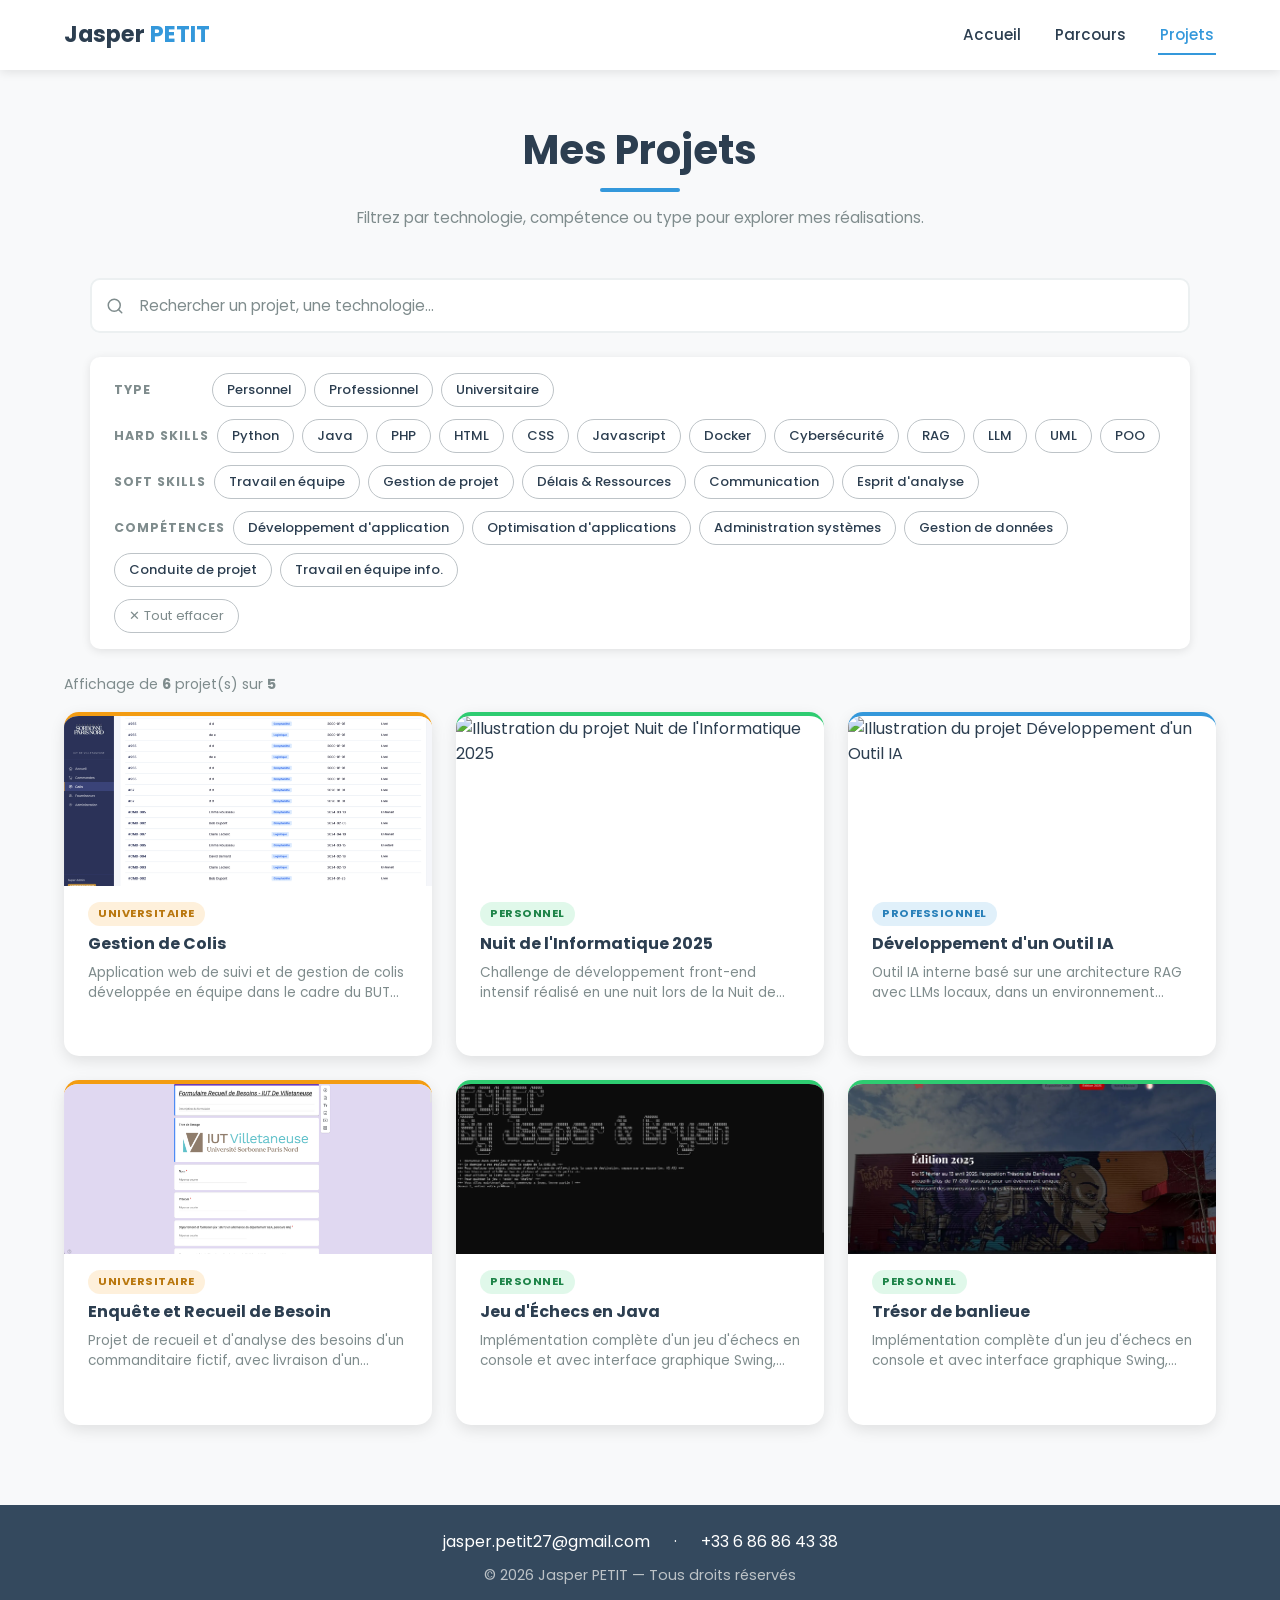
==== projets.html @ 084860f5 "Add files via upload" ====
<!DOCTYPE html>
<html lang="fr">
<head>
  <meta charset="UTF-8" />
  <meta name="viewport" content="width=device-width, initial-scale=1.0" />
  <title>Jasper PETIT — Projets</title>
  <meta name="description" content="Projets personnels, professionnels et universitaires de Jasper PETIT." />
  <link rel="stylesheet" href="style.css" />
</head>
<body>

  <!-- =====================================================================
       NAVBAR
  ====================================================================== -->
  <nav class="navbar" id="navbar" role="navigation" aria-label="Navigation principale">
    <div class="nav-container">
      <div class="nav-logo">
        <h2>Jasper <span>PETIT</span></h2>
      </div>

      <ul class="nav-menu" role="list">
        <li><a href="index.html" class="nav-link">Accueil</a></li>
        <li><a href="parcours.html" class="nav-link">Parcours</a></li>
        <li><a href="projets.html" class="nav-link active" aria-current="page">Projets</a></li>
      </ul>

      <button class="hamburger" id="hamburger" aria-label="Ouvrir le menu" aria-expanded="false" aria-controls="mobileMenu">
        <span class="bar"></span>
        <span class="bar"></span>
        <span class="bar"></span>
      </button>
    </div>

    <div class="nav-menu-mobile" id="mobileMenu" role="menu">
      <a href="index.html" role="menuitem">Accueil</a>
      <a href="parcours.html" role="menuitem">Parcours</a>
      <a href="projets.html" class="active" role="menuitem">Projets</a>
    </div>
  </nav>

  <main>
    <section class="projects-section">
      <div class="container">
        <h1 class="section-title">Mes Projets</h1>
        <p style="text-align: center; color: var(--text-secondary); margin-top: -1.5rem; margin-bottom: var(--space-lg); font-size: 0.95rem;">
          Filtrez par technologie, compétence ou type pour explorer mes réalisations.
        </p>

        <!-- Contrôles : recherche + filtres -->
        <div class="projects-controls" role="search">

          <div class="search-wrapper">
            <svg width="18" height="18" viewBox="0 0 24 24" fill="none" stroke="currentColor" stroke-width="2" stroke-linecap="round" stroke-linejoin="round" aria-hidden="true">
              <circle cx="11" cy="11" r="8"/>
              <path d="m21 21-4.35-4.35"/>
            </svg>
            <input
              type="search"
              id="searchInput"
              class="search-input"
              placeholder="Rechercher un projet, une technologie…"
              aria-label="Rechercher un projet"
              autocomplete="off"
            />
          </div>

          <div class="filters-section" role="group" aria-label="Filtres des projets">

            <div class="filters-group">
              <span class="filters-label">Type</span>
              <button class="filter-btn" data-filter-group="type" data-filter-value="Personnel">Personnel</button>
              <button class="filter-btn" data-filter-group="type" data-filter-value="Professionnel">Professionnel</button>
              <button class="filter-btn" data-filter-group="type" data-filter-value="Universitaire">Universitaire</button>
            </div>

            <div class="filters-group">
              <span class="filters-label">Hard Skills</span>
              <button class="filter-btn" data-filter-group="hard" data-filter-value="Python">Python</button>
              <button class="filter-btn" data-filter-group="hard" data-filter-value="Java">Java</button>
              <button class="filter-btn" data-filter-group="hard" data-filter-value="PHP">PHP</button>
              <button class="filter-btn" data-filter-group="hard" data-filter-value="HTML">HTML</button>
              <button class="filter-btn" data-filter-group="hard" data-filter-value="CSS">CSS</button>
              <button class="filter-btn" data-filter-group="hard" data-filter-value="Javascript">Javascript</button>
              <button class="filter-btn" data-filter-group="hard" data-filter-value="Docker">Docker</button>
              <button class="filter-btn" data-filter-group="hard" data-filter-value="Cybersécurité">Cybersécurité</button>
              <button class="filter-btn" data-filter-group="hard" data-filter-value="RAG">RAG</button>
              <button class="filter-btn" data-filter-group="hard" data-filter-value="LLM">LLM</button>
              <button class="filter-btn" data-filter-group="hard" data-filter-value="UML">UML</button>
              <button class="filter-btn" data-filter-group="hard" data-filter-value="POO">POO</button>
            </div>

            <div class="filters-group">
              <span class="filters-label">Soft Skills</span>
              <button class="filter-btn" data-filter-group="soft" data-filter-value="Travail en équipe">Travail en équipe</button>
              <button class="filter-btn" data-filter-group="soft" data-filter-value="Gestion de projet">Gestion de projet</button>
              <button class="filter-btn" data-filter-group="soft" data-filter-value="Gestion des délais et des ressources">Délais &amp; Ressources</button>
              <button class="filter-btn" data-filter-group="soft" data-filter-value="Communication">Communication</button>
              <button class="filter-btn" data-filter-group="soft" data-filter-value="Esprit d'analyse">Esprit d'analyse</button>
            </div>

            <!--
              Compétences du référentiel BUT Informatique. Le filtre conserve
              la valeur officielle complète (data-filter-value) tout en
              affichant un libellé court sur le bouton pour la lisibilité.
            -->
            <div class="filters-group">
              <span class="filters-label">Compétences</span>
              <button class="filter-btn" data-filter-group="comp"
                      data-filter-value="Réaliser un développement d'application"
                      title="Réaliser un développement d'application">Développement d'application</button>
              <button class="filter-btn" data-filter-group="comp"
                      data-filter-value="Optimiser des applications informatiques"
                      title="Optimiser des applications informatiques">Optimisation d'applications</button>
              <button class="filter-btn" data-filter-group="comp"
                      data-filter-value="Administrer des systèmes informatiques communicants"
                      title="Administrer des systèmes informatiques communicants">Administration systèmes</button>
              <button class="filter-btn" data-filter-group="comp"
                      data-filter-value="Gérer des données de l'information"
                      title="Gérer des données de l'information">Gestion de données</button>
              <button class="filter-btn" data-filter-group="comp"
                      data-filter-value="Conduire un projet"
                      title="Conduire un projet">Conduite de projet</button>
              <button class="filter-btn" data-filter-group="comp"
                      data-filter-value="Travailler dans une équipe informatique"
                      title="Travailler dans une équipe informatique">Travail en équipe info.</button>
            </div>

            <div class="filters-group">
              <button class="reset-btn" id="resetFilters" aria-label="Réinitialiser tous les filtres">✕ Tout effacer</button>
            </div>

          </div>
        </div>

        <p class="results-count" id="resultsCount" aria-live="polite">
          Affichage de <strong id="countVisible">5</strong> projet(s) sur <strong>5</strong>
        </p>

        <div class="projects-grid" id="projectsGrid" role="list" aria-label="Liste des projets">
          <!-- Les cartes sont injectées dynamiquement par script.js -->
        </div>

        <div class="no-results" id="noResults" role="status" aria-live="polite">
          <p>Aucun projet ne correspond à votre recherche.</p>
          <p style="margin-top: 8px; font-size: 0.85rem;">Essayez de modifier les filtres ou la recherche.</p>
        </div>

      </div>
    </section>
  </main>

  <footer class="footer" role="contentinfo">
    <div class="container">
      <div class="footer-links">
        <a href="mailto:jasper.petit27@gmail.com">jasper.petit27@gmail.com</a>
        <span aria-hidden="true">·</span>
        <a href="tel:+33686864338">+33 6 86 86 43 38</a>
      </div>
      <p>© 2026 Jasper PETIT — Tous droits réservés</p>
    </div>
  </footer>

  <!-- Modale projet -->
  <div class="modal-overlay" id="modalOverlay" role="dialog" aria-modal="true" aria-labelledby="modalTitle" aria-hidden="true">
    <div class="modal" id="modal">
      <button class="modal-close" id="modalClose" aria-label="Fermer la modale">✕</button>

      <div class="modal-header">
        <div class="modal-header-left">
          <span class="modal-type-badge" id="modalTypeBadge"></span>
          <h2 class="modal-title" id="modalTitle"></h2>
        </div>
      </div>

      <div class="modal-body" id="modalBody">
        <img class="modal-img" id="modalImg" src="" alt="" />

        <div>
          <p class="modal-section-title">Description</p>
          <p class="modal-description" id="modalDesc"></p>
        </div>

        <div>
          <p class="modal-section-title">Technique — Hard Skills</p>
          <div class="tag-list" id="modalHardTags"></div>
        </div>

        <div>
          <p class="modal-section-title">Soft Skills</p>
          <div class="tag-list" id="modalSoftTags"></div>
        </div>
      </div>
    </div>
  </div>

  <script src="script.js"></script>
</body>
</html>
---- style.css ----
/* ==========================================================================
   PORTFOLIO JASPER PETIT - style.css
   Design System repris du portfolio précédent :
   - Thème clair (fond blanc / #f8f9fa)
   - Hero en dégradé violet/bleu (#667eea → #764ba2)
   - Accents : bleu #3498db, vert #2ecc71, orange #f39c12
   - Texte foncé #2c3e50
   - Navbar qui se transforme en pilule centrée au scroll
   - Compétences avec tooltip de progression au survol
   ========================================================================== */

@import url('https://fonts.googleapis.com/css2?family=Poppins:wght@300;400;500;600;700;800&display=swap');

/* --------------------------------------------------------------------------
   1. VARIABLES (Design Tokens)
   -------------------------------------------------------------------------- */
:root {
  /* Couleurs principales */
  --bg-primary:      #ffffff;
  --bg-section:      #f8f9fa;
  --bg-card:         #ffffff;
  --bg-dark:         #34495e;

  /* Accents */
  --accent-blue:     #3498db;
  --accent-blue-dark:#2980b9;
  --accent-green:    #2ecc71;
  --accent-green-dark:#27ae60;
  --highlight:       #f39c12;
  --tooltip-bg:      rgba(44, 62, 80, 0.95);

  /* Texte */
  --text-primary:    #2c3e50;
  --text-secondary:  #7f8c8d;
  --text-light:      #ffffff;
  --text-muted:      #bdc3c7;

  /* Bordures */
  --border-light:    #ecf0f1;
  --border-medium:   #bdc3c7;

  /* Dégradés */
  --gradient-hero:   linear-gradient(135deg, #667eea 0%, #764ba2 100%);
  --gradient-bar:    linear-gradient(90deg, #3498db, #2ecc71);

  /* Couleurs projets */
  --color-perso:     #2ecc71;   /* Vert — Personnel */
  --color-pro:       #3498db;   /* Bleu — Professionnel */
  --color-uni:       #f39c12;   /* Orange — Universitaire */

  /* Typographie */
  --font:            'Poppins', "Segoe UI", Tahoma, Geneva, sans-serif;

  /* Espacements */
  --space-xs:   0.5rem;
  --space-sm:   1rem;
  --space-md:   1.5rem;
  --space-lg:   3rem;
  --space-xl:   5rem;

  /* Rayons */
  --radius-sm:  10px;
  --radius-md:  15px;
  --radius-lg:  25px;
  --radius-pill: 50px;

  /* Transitions */
  --transition: 0.3s ease;
  --transition-nav: 0.8s cubic-bezier(0.25, 0.46, 0.45, 0.94);

  /* Ombres */
  --shadow-sm:  0 2px 10px rgba(0, 0, 0, 0.1);
  --shadow-md:  0 5px 15px rgba(0, 0, 0, 0.1);
  --shadow-lg:  0 10px 30px rgba(0, 0, 0, 0.15);
  --shadow-card:0 5px 15px rgba(0, 0, 0, 0.1);

  /* Navbar */
  --navbar-h:   70px;
}

/* --------------------------------------------------------------------------
   2. RESET & BASE
   -------------------------------------------------------------------------- */
*, *::before, *::after {
  box-sizing: border-box;
  margin: 0;
  padding: 0;
}

html {
  scroll-behavior: smooth;
  font-size: 16px;
}

body {
  font-family: var(--font);
  background: var(--bg-primary);
  color: var(--text-primary);
  line-height: 1.6;
  min-height: 100vh;
  -webkit-font-smoothing: antialiased;
  overflow-x: hidden;
}

img {
  max-width: 100%;
  display: block;
}

a {
  color: var(--accent-blue);
  text-decoration: none;
  transition: color var(--transition);
}

a:hover {
  color: var(--accent-blue-dark);
}

ul {
  list-style: none;
}

.container {
  width: 100%;
  max-width: 1200px;
  margin: 0 auto;
  padding: 0 var(--space-md);
}

/* Sections */
section {
  padding: var(--space-xl) 0;
}

.section-title {
  text-align: center;
  font-size: clamp(1.8rem, 4vw, 2.5rem);
  margin-bottom: var(--space-lg);
  color: var(--text-primary);
  font-weight: 700;
  position: relative;
}

.section-title::after {
  content: '';
  position: absolute;
  bottom: -10px;
  left: 50%;
  transform: translateX(-50%);
  width: 80px;
  height: 4px;
  background: var(--accent-blue);
  border-radius: 2px;
}

/* --------------------------------------------------------------------------
   3. NAVBAR — Pleine largeur au départ, devient une pilule au scroll
   -------------------------------------------------------------------------- */
.navbar {
  position: fixed;
  top: 0;
  left: 50%;
  transform: translateX(-50%);
  width: 100%;
  height: var(--navbar-h);
  background: #fff;
  box-shadow: var(--shadow-sm);
  z-index: 1000;
  border-radius: 0;
  transition: all var(--transition-nav);
}

.nav-container {
  max-width: 1200px;
  margin: 0 auto;
  padding: 0 var(--space-md);
  display: flex;
  justify-content: space-between;
  align-items: center;
  height: var(--navbar-h);
  transition: all var(--transition-nav);
}

.nav-logo h2 {
  color: var(--text-primary);
  font-weight: 700;
  font-size: 1.4rem;
  transition: all var(--transition-nav);
}

.nav-logo h2 span {
  color: var(--accent-blue);
}

.nav-menu {
  display: flex;
  gap: 30px;
  align-items: center;
  transition: all var(--transition-nav);
}

.nav-link {
  color: var(--text-primary);
  font-weight: 500;
  font-size: 0.95rem;
  padding: 6px 2px;
  position: relative;
  transition: all var(--transition-nav);
}

.nav-link::after {
  content: '';
  position: absolute;
  bottom: -4px;
  left: 0;
  width: 0;
  height: 2px;
  background: var(--accent-blue);
  transition: width 0.3s ease;
}

.nav-link:hover,
.nav-link.active {
  color: var(--accent-blue);
}

.nav-link:hover::after,
.nav-link.active::after {
  width: 100%;
}

/* --- État "scrolled" : pilule centrée avec dégradé --- */
.navbar.scrolled {
  background: var(--gradient-hero);
  backdrop-filter: blur(20px);
  -webkit-backdrop-filter: blur(20px);
  border-radius: var(--radius-lg);
  width: 580px;
  max-width: calc(100% - 30px);
  height: 50px;
  top: 12px;
  box-shadow: 0 8px 32px rgba(102, 126, 234, 0.4),
              0 2px 8px rgba(102, 126, 234, 0.2),
              inset 0 1px 0 rgba(255, 255, 255, 0.2);
  border: 1px solid rgba(255, 255, 255, 0.1);
}

.navbar.scrolled .nav-container {
  padding: 0 22px;
  height: 50px;
}

.navbar.scrolled .nav-logo h2 {
  color: #fff;
  font-size: 1.1rem;
  font-weight: 600;
}

.navbar.scrolled .nav-logo h2 span {
  color: var(--highlight);
}

.navbar.scrolled .nav-menu {
  gap: 22px;
}

.navbar.scrolled .nav-link {
  color: #fff;
  font-size: 0.88rem;
}

.navbar.scrolled .nav-link:hover,
.navbar.scrolled .nav-link.active {
  color: var(--highlight);
}

.navbar.scrolled .nav-link::after {
  background: var(--highlight);
}

.navbar.scrolled .bar {
  background: #fff;
}

/* Hamburger (mobile) */
.hamburger {
  display: none;
  flex-direction: column;
  gap: 5px;
  cursor: pointer;
  padding: 5px;
  border: none;
  background: transparent;
}

.bar {
  display: block;
  width: 25px;
  height: 3px;
  background: var(--text-primary);
  border-radius: 2px;
  transition: all var(--transition);
}

.hamburger.open .bar:nth-child(1) {
  transform: translateY(8px) rotate(45deg);
}
.hamburger.open .bar:nth-child(2) {
  opacity: 0;
}
.hamburger.open .bar:nth-child(3) {
  transform: translateY(-8px) rotate(-45deg);
}

/* Menu mobile */
.nav-menu-mobile {
  display: none;
  position: fixed;
  top: var(--navbar-h);
  left: 0;
  width: 100%;
  background: #fff;
  flex-direction: column;
  padding: var(--space-sm) 0;
  box-shadow: var(--shadow-md);
  z-index: 999;
}

.nav-menu-mobile.open {
  display: flex;
}

.nav-menu-mobile a {
  padding: 14px var(--space-md);
  color: var(--text-primary);
  font-weight: 500;
  border-left: 3px solid transparent;
  transition: all var(--transition);
}

.nav-menu-mobile a:hover,
.nav-menu-mobile a.active {
  color: var(--accent-blue);
  border-left-color: var(--accent-blue);
  background: var(--bg-section);
}

/* --------------------------------------------------------------------------
   4. HERO — Plein écran avec dégradé + effet particules en arrière-plan
   -------------------------------------------------------------------------- */
.hero {
  background: var(--gradient-hero);
  color: #fff;
  min-height: 100vh;
  display: flex;
  align-items: center;
  padding: 120px 0 60px;
  position: relative;
  overflow: hidden;
}

/*
 * Canvas des particules — couche absolue derrière le contenu.
 * Le canvas est injecté par script.js (initParticles).
 */
.particles-canvas {
  position: absolute;
  top: 0;
  left: 0;
  width: 100%;
  height: 100%;
  pointer-events: none;
  z-index: 0;
}

/* On force le contenu du hero à passer au-dessus du canvas */
.hero > .container {
  position: relative;
  z-index: 1;
}

.hero-content {
  display: grid;
  grid-template-columns: 1.2fr 0.8fr;
  gap: var(--space-lg);
  align-items: center;
  width: 100%;
}

.hero-text h1 {
  font-size: clamp(2rem, 5vw, 3.5rem);
  font-weight: 800;
  line-height: 1.15;
  margin-bottom: var(--space-sm);
}

.hero-text h2 {
  font-size: clamp(1.1rem, 2.5vw, 1.5rem);
  font-weight: 500;
  margin-bottom: var(--space-sm);
  color: #ecf0f1;
}

.hero-text p {
  font-size: clamp(0.95rem, 1.5vw, 1.1rem);
  line-height: 1.7;
  margin-bottom: var(--space-md);
  max-width: 540px;
  opacity: 0.95;
}

.highlight {
  color: var(--highlight);
}

.hero-buttons {
  display: flex;
  gap: var(--space-sm);
  flex-wrap: wrap;
}

.btn {
  padding: 12px 28px;
  border-radius: var(--radius-pill);
  font-weight: 600;
  font-size: 0.95rem;
  font-family: var(--font);
  cursor: pointer;
  border: none;
  display: inline-flex;
  align-items: center;
  gap: 8px;
  transition: all var(--transition);
}

.btn-primary {
  background: var(--accent-blue);
  color: #fff;
}

.btn-primary:hover {
  background: var(--accent-blue-dark);
  color: #fff;
  transform: translateY(-2px);
  box-shadow: 0 10px 20px rgba(52, 152, 219, 0.3);
}

.btn-secondary {
  background: transparent;
  color: #fff;
  border: 2px solid #fff;
}

.btn-secondary:hover {
  background: #fff;
  color: var(--text-primary);
  transform: translateY(-2px);
}

.hero-image {
  display: flex;
  justify-content: center;
}

.profile-photo {
  width: clamp(220px, 28vw, 320px);
  height: clamp(220px, 28vw, 320px);
  border-radius: 50%;
  object-fit: cover;
  border: 5px solid rgba(255, 255, 255, 0.3);
  box-shadow: 0 20px 40px rgba(0, 0, 0, 0.25);
  transition: transform 0.4s ease;
}

.profile-photo:hover {
  transform: scale(1.05);
}

/* --------------------------------------------------------------------------
   5. SECTIONS GÉNÉRALES — Profil, cartes
   -------------------------------------------------------------------------- */
.profile {
  background: var(--bg-section);
}

.profile-content {
  max-width: 1000px;
  margin: 0 auto;
}

.info-card {
  background: var(--bg-card);
  padding: var(--space-md);
  margin-bottom: var(--space-md);
  border-radius: var(--radius-md);
  box-shadow: var(--shadow-card);
  transition: transform var(--transition);
}

.info-card:hover {
  transform: translateY(-5px);
}

.info-card h3 {
  color: var(--text-primary);
  margin-bottom: var(--space-sm);
  font-size: 1.3rem;
  font-weight: 700;
  border-bottom: 2px solid var(--accent-blue);
  padding-bottom: 10px;
}

.info-item {
  display: flex;
  align-items: center;
  margin-bottom: 12px;
  gap: 12px;
  color: var(--text-primary);
}

.info-item svg {
  color: var(--accent-blue);
  flex-shrink: 0;
}

.info-item a {
  color: var(--text-primary);
}

.info-item a:hover {
  color: var(--accent-blue);
}

.info-item strong {
  margin-right: 6px;
}

/* Formation */
.education-item {
  margin-bottom: var(--space-md);
  padding-bottom: var(--space-sm);
  border-bottom: 1px solid var(--border-light);
}

.education-item:last-child {
  border-bottom: none;
  margin-bottom: 0;
  padding-bottom: 0;
}

.education-item h4 {
  color: var(--text-primary);
  margin-bottom: 5px;
  font-weight: 600;
}

.education-item .edu-meta {
  color: var(--text-secondary);
  font-size: 0.9rem;
  margin-bottom: 10px;
}

.education-item ul {
  margin-left: 20px;
  list-style: disc;
}

.education-item li {
  margin-bottom: 4px;
  color: var(--text-secondary);
  font-size: 0.92rem;
}

.diploma-rank {
  display: inline-block;
  margin-top: 6px;
  font-size: 0.82rem;
  font-weight: 600;
  color: #d68910;
  background: rgba(243, 156, 18, 0.12);
  padding: 4px 12px;
  border-radius: 999px;
}

/* --------------------------------------------------------------------------
   6. COMPÉTENCES — Tags bleus avec tooltip de progression au hover
   -------------------------------------------------------------------------- */
.skills-grid {
  display: grid;
  grid-template-columns: repeat(auto-fit, minmax(260px, 1fr));
  gap: var(--space-md);
  margin-top: var(--space-sm);
}

.skill-category h4 {
  color: var(--text-primary);
  margin-bottom: var(--space-sm);
  font-size: 1.05rem;
  font-weight: 600;
}

.skill-tags {
  display: flex;
  flex-wrap: wrap;
  gap: 10px;
}

/* Tag de compétence */
.skill-tag {
  background: var(--accent-blue);
  color: #fff;
  padding: 6px 16px;
  border-radius: 20px;
  font-size: 0.88rem;
  font-weight: 500;
  position: relative;
  cursor: pointer;
  transition: all var(--transition);
}

.skill-tag:hover {
  background: var(--accent-blue-dark);
  transform: scale(1.08);
}

/* Tooltip qui apparaît AU-DESSUS du tag */
.skill-progress {
  position: absolute;
  bottom: calc(100% + 12px);
  left: 50%;
  transform: translateX(-50%) translateY(8px);
  background: var(--tooltip-bg);
  color: #fff;
  padding: 14px 16px;
  border-radius: 12px;
  min-width: 200px;
  opacity: 0;
  visibility: hidden;
  transition: all var(--transition);
  z-index: 100;
  backdrop-filter: blur(10px);
  -webkit-backdrop-filter: blur(10px);
  box-shadow: 0 10px 30px rgba(0, 0, 0, 0.3);
  pointer-events: none;
}

/* Petit triangle qui pointe vers le tag */
.skill-progress::after {
  content: '';
  position: absolute;
  top: 100%;
  left: 50%;
  transform: translateX(-50%);
  border: 8px solid transparent;
  border-top-color: var(--tooltip-bg);
}

.skill-tag:hover .skill-progress {
  opacity: 1;
  visibility: visible;
  transform: translateX(-50%) translateY(0);
}

.progress-label {
  font-size: 0.9rem;
  font-weight: 600;
  margin-bottom: 8px;
  text-align: center;
}

.progress-bar-container {
  background: rgba(255, 255, 255, 0.18);
  height: 8px;
  border-radius: 4px;
  overflow: hidden;
  margin-bottom: 8px;
}

.progress-bar {
  height: 100%;
  background: var(--gradient-bar);
  border-radius: 4px;
  width: 0%;
  transition: width 0.8s ease;
}

/* Au hover, la barre se remplit jusqu'au pourcentage */
.skill-tag:hover .progress-bar {
  width: var(--pct);
}

.progress-percentage {
  text-align: center;
  font-size: 0.85rem;
  font-weight: 700;
  color: var(--highlight);
}

/* Soft skills, qualités, centres d'intérêts — tags simples sans tooltip */
.tag-list {
  display: flex;
  flex-wrap: wrap;
  gap: 10px;
}

.simple-tag {
  background: var(--accent-blue);
  color: #fff;
  padding: 6px 16px;
  border-radius: 20px;
  font-size: 0.88rem;
  font-weight: 500;
  transition: all var(--transition);
}

.simple-tag:hover {
  background: var(--accent-blue-dark);
  transform: scale(1.05);
}

/* Variante vert pour qualités */
.simple-tag.green {
  background: var(--accent-green);
}
.simple-tag.green:hover {
  background: var(--accent-green-dark);
}

/* Variante orange pour centres d'intérêts */
.simple-tag.orange {
  background: var(--highlight);
}
.simple-tag.orange:hover {
  background: #d68910;
}

/* --------------------------------------------------------------------------
   6bis. PROJETS PROFESSIONNELS — Carte d'objectifs de carrière
   -------------------------------------------------------------------------- */
.career-card {
  max-width: 880px;
  margin: 0 auto;
  background: #fff;
  padding: var(--space-md);
  border-radius: var(--radius-md);
  box-shadow: var(--shadow-card);
  display: flex;
  flex-direction: column;
  gap: var(--space-md);
}

/* Bandeau "À la recherche" — encadré coloré en haut de la carte */
.career-highlight {
  display: flex;
  align-items: center;
  gap: var(--space-sm);
  padding: var(--space-sm) var(--space-md);
  background: linear-gradient(135deg, rgba(102, 126, 234, 0.08), rgba(118, 75, 162, 0.08));
  border-left: 4px solid var(--accent-blue);
  border-radius: var(--radius-sm);
}

.career-icon {
  flex-shrink: 0;
  width: 48px;
  height: 48px;
  border-radius: 50%;
  background: var(--gradient-hero);
  color: #fff;
  display: flex;
  align-items: center;
  justify-content: center;
  box-shadow: 0 6px 16px rgba(102, 126, 234, 0.35);
}

.career-highlight-label {
  font-size: 0.72rem;
  font-weight: 700;
  letter-spacing: 1.5px;
  text-transform: uppercase;
  color: var(--accent-blue);
  margin-bottom: 4px;
}

.career-highlight-text {
  font-size: 0.95rem;
  color: var(--text-primary);
  line-height: 1.5;
  margin: 0;
}

.career-highlight-text strong {
  color: var(--accent-blue-dark);
}

/* Texte principal des ambitions */
.career-text {
  font-size: 1rem;
  color: var(--text-primary);
  line-height: 1.75;
  margin: 0;
}

.career-text strong {
  color: var(--accent-blue-dark);
  font-weight: 600;
}

/* Bouton d'appel à l'action en fin de carte */
.career-cta {
  align-self: flex-start;
  margin-top: var(--space-xs);
}

@media (max-width: 600px) {
  .career-highlight {
    flex-direction: column;
    text-align: center;
    padding: var(--space-sm);
  }
  .career-cta {
    align-self: stretch;
    justify-content: center;
  }
}

/* --------------------------------------------------------------------------
   6ter. SOFT SKILLS DANS LA CARTE COMPÉTENCES
   Bloc placé sous les compétences techniques (dev + réseaux).
   -------------------------------------------------------------------------- */
.soft-skills-wrap {
  margin-top: var(--space-md);
  padding-top: var(--space-md);
  border-top: 1px solid var(--border-light);
}

.soft-skills-wrap h4 {
  color: var(--text-primary);
  margin-bottom: var(--space-sm);
  font-size: 1.05rem;
  font-weight: 600;
}

/* --------------------------------------------------------------------------
   7. LANGUES — Avec niveau visuel
   -------------------------------------------------------------------------- */
.languages-list {
  display: grid;
  grid-template-columns: repeat(auto-fit, minmax(180px, 1fr));
  gap: var(--space-sm);
}

.language-item {
  background: var(--bg-section);
  padding: var(--space-sm);
  border-radius: var(--radius-sm);
  text-align: center;
  transition: transform var(--transition);
}

.language-item:hover {
  transform: translateY(-3px);
}

.language-flag {
  font-size: 2rem;
  margin-bottom: 6px;
}

.language-name {
  font-weight: 600;
  color: var(--text-primary);
  font-size: 0.95rem;
}

.language-level {
  font-size: 0.82rem;
  color: var(--accent-blue);
  font-weight: 600;
  margin-top: 4px;
}

/* --------------------------------------------------------------------------
   8. CERTIFICATIONS
   -------------------------------------------------------------------------- */
.certs-list {
  display: flex;
  flex-wrap: wrap;
  gap: var(--space-sm);
  margin-top: var(--space-sm);
}

.cert-badge {
  display: inline-flex;
  align-items: center;
  gap: 8px;
  padding: 8px 16px;
  background: var(--bg-section);
  border: 2px solid var(--accent-blue);
  border-radius: var(--radius-sm);
  font-size: 0.9rem;
  font-weight: 500;
  color: var(--text-primary);
}

.cert-badge svg {
  color: var(--accent-blue);
}

/* --------------------------------------------------------------------------
   9. FOOTER
   -------------------------------------------------------------------------- */
.footer {
  background: var(--bg-dark);
  color: #fff;
  padding: var(--space-md) 0;
  text-align: center;
}

.footer p {
  color: var(--text-muted);
  font-size: 0.9rem;
}

.footer-links {
  display: flex;
  justify-content: center;
  gap: var(--space-md);
  margin-bottom: 10px;
}

.footer-links a {
  color: #fff;
  transition: color var(--transition);
}

.footer-links a:hover {
  color: var(--accent-blue);
}

/* --------------------------------------------------------------------------
   10. PAGE PARCOURS — Timeline
   -------------------------------------------------------------------------- */
.timeline-section {
  padding-top: calc(var(--navbar-h) + var(--space-lg));
  background: var(--bg-section);
  min-height: calc(100vh - var(--navbar-h));
}

.timeline-wrapper {
  position: relative;
  padding-left: 48px;
  max-width: 760px;
  margin: 0 auto;
}

.timeline-wrapper::before {
  content: '';
  position: absolute;
  top: 0;
  bottom: 0;
  left: 20px;
  width: 3px;
  background: linear-gradient(to bottom, var(--accent-blue), var(--accent-green));
  border-radius: 2px;
}

.timeline-wrapper::after {
  content: '';
  position: absolute;
  top: -10px;
  left: 14px;
  border-left: 7px solid transparent;
  border-right: 7px solid transparent;
  border-bottom: 12px solid var(--accent-blue);
}

.timeline-item {
  position: relative;
  margin-bottom: var(--space-lg);
  padding-left: var(--space-md);
  opacity: 0;
  transform: translateX(20px);
  transition: opacity 0.5s ease, transform 0.5s ease;
}

.timeline-item.visible {
  opacity: 1;
  transform: translateX(0);
}

.timeline-node {
  position: absolute;
  left: -36px;
  top: 8px;
  width: 16px;
  height: 16px;
  background: #fff;
  border: 3px solid var(--accent-blue);
  border-radius: 50%;
  transition: all var(--transition);
  z-index: 2;
}

.timeline-item:hover .timeline-node {
  background: var(--accent-blue);
  transform: scale(1.3);
  box-shadow: 0 0 14px rgba(52, 152, 219, 0.5);
}

.timeline-card {
  background: #fff;
  border-radius: var(--radius-md);
  padding: var(--space-md);
  box-shadow: var(--shadow-card);
  transition: all var(--transition);
}

.timeline-item:hover .timeline-card {
  transform: translateY(-3px);
  box-shadow: var(--shadow-lg);
}

.timeline-date {
  display: inline-block;
  font-size: 0.78rem;
  font-weight: 700;
  letter-spacing: 1px;
  text-transform: uppercase;
  color: var(--accent-blue);
  background: rgba(52, 152, 219, 0.12);
  padding: 4px 12px;
  border-radius: 999px;
  margin-bottom: 10px;
}

.timeline-title {
  font-size: 1.1rem;
  font-weight: 700;
  color: var(--text-primary);
  margin-bottom: 4px;
}

.timeline-subtitle {
  font-size: 0.9rem;
  color: var(--text-secondary);
  margin-bottom: 10px;
}

.timeline-desc {
  font-size: 0.9rem;
  color: var(--text-secondary);
  line-height: 1.6;
}

/* --------------------------------------------------------------------------
   11. PAGE PROJETS — Recherche, filtres, grille, modale
   -------------------------------------------------------------------------- */
.projects-section {
  padding-top: calc(var(--navbar-h) + var(--space-lg));
  background: var(--bg-section);
  min-height: calc(100vh - var(--navbar-h));
}

.projects-controls {
  max-width: 1100px;
  margin: 0 auto var(--space-md);
}

/* Recherche */
.search-wrapper {
  position: relative;
  margin-bottom: var(--space-md);
}

.search-wrapper svg {
  position: absolute;
  left: 16px;
  top: 50%;
  transform: translateY(-50%);
  color: var(--text-secondary);
  pointer-events: none;
}

.search-input {
  width: 100%;
  padding: 14px 16px 14px 48px;
  background: #fff;
  border: 2px solid var(--border-light);
  border-radius: var(--radius-sm);
  color: var(--text-primary);
  font-family: var(--font);
  font-size: 0.95rem;
  outline: none;
  transition: all var(--transition);
}

.search-input::placeholder {
  color: var(--text-secondary);
}

.search-input:focus {
  border-color: var(--accent-blue);
  box-shadow: 0 0 0 4px rgba(52, 152, 219, 0.15);
}

/* Groupes de filtres */
.filters-section {
  display: flex;
  flex-direction: column;
  gap: 12px;
  background: #fff;
  padding: var(--space-sm) var(--space-md);
  border-radius: var(--radius-sm);
  box-shadow: var(--shadow-sm);
}

.filters-group {
  display: flex;
  flex-wrap: wrap;
  align-items: center;
  gap: 8px;
}

.filters-label {
  font-size: 0.78rem;
  font-weight: 700;
  letter-spacing: 1px;
  text-transform: uppercase;
  color: var(--text-secondary);
  min-width: 90px;
  flex-shrink: 0;
}

.filter-btn {
  padding: 6px 14px;
  border: 1.5px solid var(--border-medium);
  border-radius: 999px;
  background: transparent;
  color: var(--text-primary);
  font-family: var(--font);
  font-size: 0.82rem;
  font-weight: 500;
  cursor: pointer;
  transition: all var(--transition);
}

.filter-btn:hover {
  border-color: var(--accent-blue);
  color: var(--accent-blue);
}

.filter-btn.active {
  border-color: var(--accent-blue);
  background: var(--accent-blue);
  color: #fff;
}

.reset-btn {
  padding: 6px 14px;
  border: 1.5px solid var(--border-medium);
  border-radius: 999px;
  background: transparent;
  color: var(--text-secondary);
  font-family: var(--font);
  font-size: 0.82rem;
  cursor: pointer;
  transition: all var(--transition);
}

.reset-btn:hover {
  color: var(--text-primary);
  border-color: var(--text-primary);
}

.results-count {
  font-size: 0.88rem;
  color: var(--text-secondary);
  margin: var(--space-sm) 0;
}

/* Grille de projets */
.projects-grid {
  display: grid;
  grid-template-columns: repeat(auto-fill, minmax(280px, 1fr));
  gap: var(--space-md);
}

.project-card {
  background: #fff;
  border-radius: var(--radius-md);
  overflow: hidden;
  cursor: pointer;
  transition: all var(--transition);
  display: flex;
  flex-direction: column;
  box-shadow: var(--shadow-card);
  border-top: 4px solid transparent;
}

.project-card:hover {
  transform: translateY(-6px);
  box-shadow: var(--shadow-lg);
}

.project-card[data-type="Personnel"]     { border-top-color: var(--color-perso); }
.project-card[data-type="Professionnel"] { border-top-color: var(--color-pro); }
.project-card[data-type="Universitaire"] { border-top-color: var(--color-uni); }

.project-card-img {
  width: 100%;
  height: 170px;
  object-fit: cover;
}

.project-card-body {
  padding: var(--space-sm) var(--space-md);
  flex: 1;
  display: flex;
  flex-direction: column;
  gap: 8px;
}

.project-type-badge {
  display: inline-block;
  padding: 3px 10px;
  border-radius: 999px;
  font-size: 0.7rem;
  font-weight: 700;
  letter-spacing: 0.5px;
  text-transform: uppercase;
  width: fit-content;
}

.badge-Personnel     { background: rgba(46, 204, 113, 0.15); color: #1e8449; }
.badge-Professionnel { background: rgba(52, 152, 219, 0.15); color: var(--accent-blue-dark); }
.badge-Universitaire { background: rgba(243, 156, 18, 0.15); color: #b9770e; }

.project-card-title {
  font-size: 1rem;
  font-weight: 700;
  color: var(--text-primary);
  line-height: 1.3;
}

.project-card-desc {
  font-size: 0.85rem;
  color: var(--text-secondary);
  line-height: 1.5;
  display: -webkit-box;
  -webkit-line-clamp: 2;
  -webkit-box-orient: vertical;
  overflow: hidden;
}

.project-card-cta {
  margin-top: auto;
  padding-top: 8px;
  font-size: 0.82rem;
  font-weight: 600;
  color: var(--accent-blue);
  opacity: 0;
  transition: opacity var(--transition);
}

.project-card:hover .project-card-cta {
  opacity: 1;
}

.no-results {
  display: none;
  text-align: center;
  padding: var(--space-lg);
  color: var(--text-secondary);
  font-size: 0.95rem;
  background: #fff;
  border-radius: var(--radius-md);
  box-shadow: var(--shadow-sm);
}

.no-results.visible {
  display: block;
}

/* --------------------------------------------------------------------------
   12. MODALE PROJET
   -------------------------------------------------------------------------- */
.modal-overlay {
  position: fixed;
  inset: 0;
  background: rgba(0, 0, 0, 0.7);
  backdrop-filter: blur(6px);
  -webkit-backdrop-filter: blur(6px);
  z-index: 2000;
  display: flex;
  align-items: center;
  justify-content: center;
  padding: var(--space-md);
  opacity: 0;
  visibility: hidden;
  transition: all var(--transition);
}

.modal-overlay.open {
  opacity: 1;
  visibility: visible;
}

.modal {
  background: #fff;
  border-radius: var(--radius-md);
  width: 100%;
  max-width: 720px;
  max-height: 90vh;
  overflow-y: auto;
  position: relative;
  transform: translateY(20px) scale(0.97);
  transition: transform var(--transition);
}

.modal-overlay.open .modal {
  transform: translateY(0) scale(1);
}

.modal-header {
  padding: var(--space-md) var(--space-md) var(--space-sm) calc(var(--space-md) + 44px);
  border-bottom: 1px solid var(--border-light);
  position: sticky;
  top: 0;
  background: #fff;
  z-index: 10;
}

.modal-header-left {
  display: flex;
  flex-direction: column;
  gap: 8px;
}

.modal-title {
  font-size: 1.3rem;
  font-weight: 700;
  color: var(--text-primary);
}

.modal-type-badge {
  display: inline-block;
  padding: 3px 12px;
  border-radius: 999px;
  font-size: 0.72rem;
  font-weight: 700;
  letter-spacing: 0.5px;
  text-transform: uppercase;
  width: fit-content;
}

/* Bouton fermeture en haut à gauche */
.modal-close {
  position: absolute;
  top: 14px;
  left: 14px;
  width: 36px;
  height: 36px;
  border-radius: 50%;
  background: var(--bg-section);
  border: 1px solid var(--border-light);
  color: var(--text-primary);
  cursor: pointer;
  display: flex;
  align-items: center;
  justify-content: center;
  font-size: 1.2rem;
  line-height: 1;
  transition: all var(--transition);
  font-weight: 400;
  z-index: 11;
}

.modal-close:hover {
  background: var(--accent-blue);
  color: #fff;
  border-color: var(--accent-blue);
}

.modal-body {
  padding: var(--space-md);
  display: flex;
  flex-direction: column;
  gap: var(--space-md);
}

.modal-img {
  width: 100%;
  height: 220px;
  object-fit: cover;
  border-radius: var(--radius-sm);
}

.modal-section-title {
  font-size: 0.75rem;
  font-weight: 700;
  letter-spacing: 1.5px;
  text-transform: uppercase;
  color: var(--text-secondary);
  margin-bottom: 10px;
}

.modal-description {
  font-size: 0.92rem;
  color: var(--text-primary);
  line-height: 1.7;
}

/* Tags dans la modale */
.tag-hard {
  padding: 6px 14px;
  border-radius: 20px;
  background: var(--accent-blue);
  color: #fff;
  font-size: 0.82rem;
  font-weight: 600;
}

.tag-soft {
  padding: 6px 14px;
  border-radius: 20px;
  background: var(--bg-section);
  border: 1.5px solid var(--border-medium);
  color: var(--text-primary);
  font-size: 0.82rem;
  font-weight: 500;
}

/* --------------------------------------------------------------------------
   13. RESPONSIVE — Tablette (< 900px)
   -------------------------------------------------------------------------- */
@media (max-width: 900px) {
  .nav-menu {
    display: none;
  }
  .hamburger {
    display: flex;
  }

  .hero-content {
    grid-template-columns: 1fr;
    text-align: center;
    gap: var(--space-md);
  }

  .hero-text p {
    margin-left: auto;
    margin-right: auto;
  }

  .hero-buttons {
    justify-content: center;
  }

  .hero-image {
    order: -1;
  }

  .navbar.scrolled {
    width: calc(100% - 24px);
    max-width: 500px;
  }

  /* Tooltip skill : recentre sur petit écran */
  .skill-progress {
    min-width: 180px;
  }
}

/* --------------------------------------------------------------------------
   14. RESPONSIVE — Mobile (< 600px)
   -------------------------------------------------------------------------- */
@media (max-width: 600px) {
  :root {
    --space-xl: 3.5rem;
    --space-lg: 2.2rem;
  }

  .hero {
    padding: 100px 0 50px;
  }

  .projects-grid {
    grid-template-columns: 1fr;
  }

  .filters-group {
    flex-wrap: nowrap;
    overflow-x: auto;
    padding-bottom: 4px;
  }
  .filter-btn, .reset-btn {
    white-space: nowrap;
  }

  .modal {
    max-height: 100vh;
    border-radius: var(--radius-md) var(--radius-md) 0 0;
    align-self: flex-end;
  }
  .modal-overlay {
    align-items: flex-end;
    padding: 0;
  }

  .navbar.scrolled {
    height: 48px;
    border-radius: 24px;
  }
  .navbar.scrolled .nav-container {
    height: 48px;
    padding: 0 16px;
  }
  .navbar.scrolled .nav-logo h2 {
    font-size: 1rem;
  }

  /* Tooltip : peut sortir de l'écran, donc on le simplifie sur mobile */
  .skill-progress {
    min-width: 160px;
    padding: 12px;
  }
}

/* --------------------------------------------------------------------------
   15. ACCESSIBILITÉ — Reduced motion
   -------------------------------------------------------------------------- */
@media (prefers-reduced-motion: reduce) {
  *, *::before, *::after {
    animation-duration: 0.01ms !important;
    transition-duration: 0.01ms !important;
  }
  .timeline-item {
    opacity: 1;
    transform: none;
  }
}

/* --------------------------------------------------------------------------
   16. SCROLLBAR
   -------------------------------------------------------------------------- */
::-webkit-scrollbar { width: 8px; }
::-webkit-scrollbar-track { background: var(--bg-section); }
::-webkit-scrollbar-thumb {
  background: var(--gradient-bar);
  border-radius: 4px;
}
::-webkit-scrollbar-thumb:hover {
  background: linear-gradient(45deg, #2980b9, #27ae60);
}


.modal-description {
  white-space: pre-line;
}
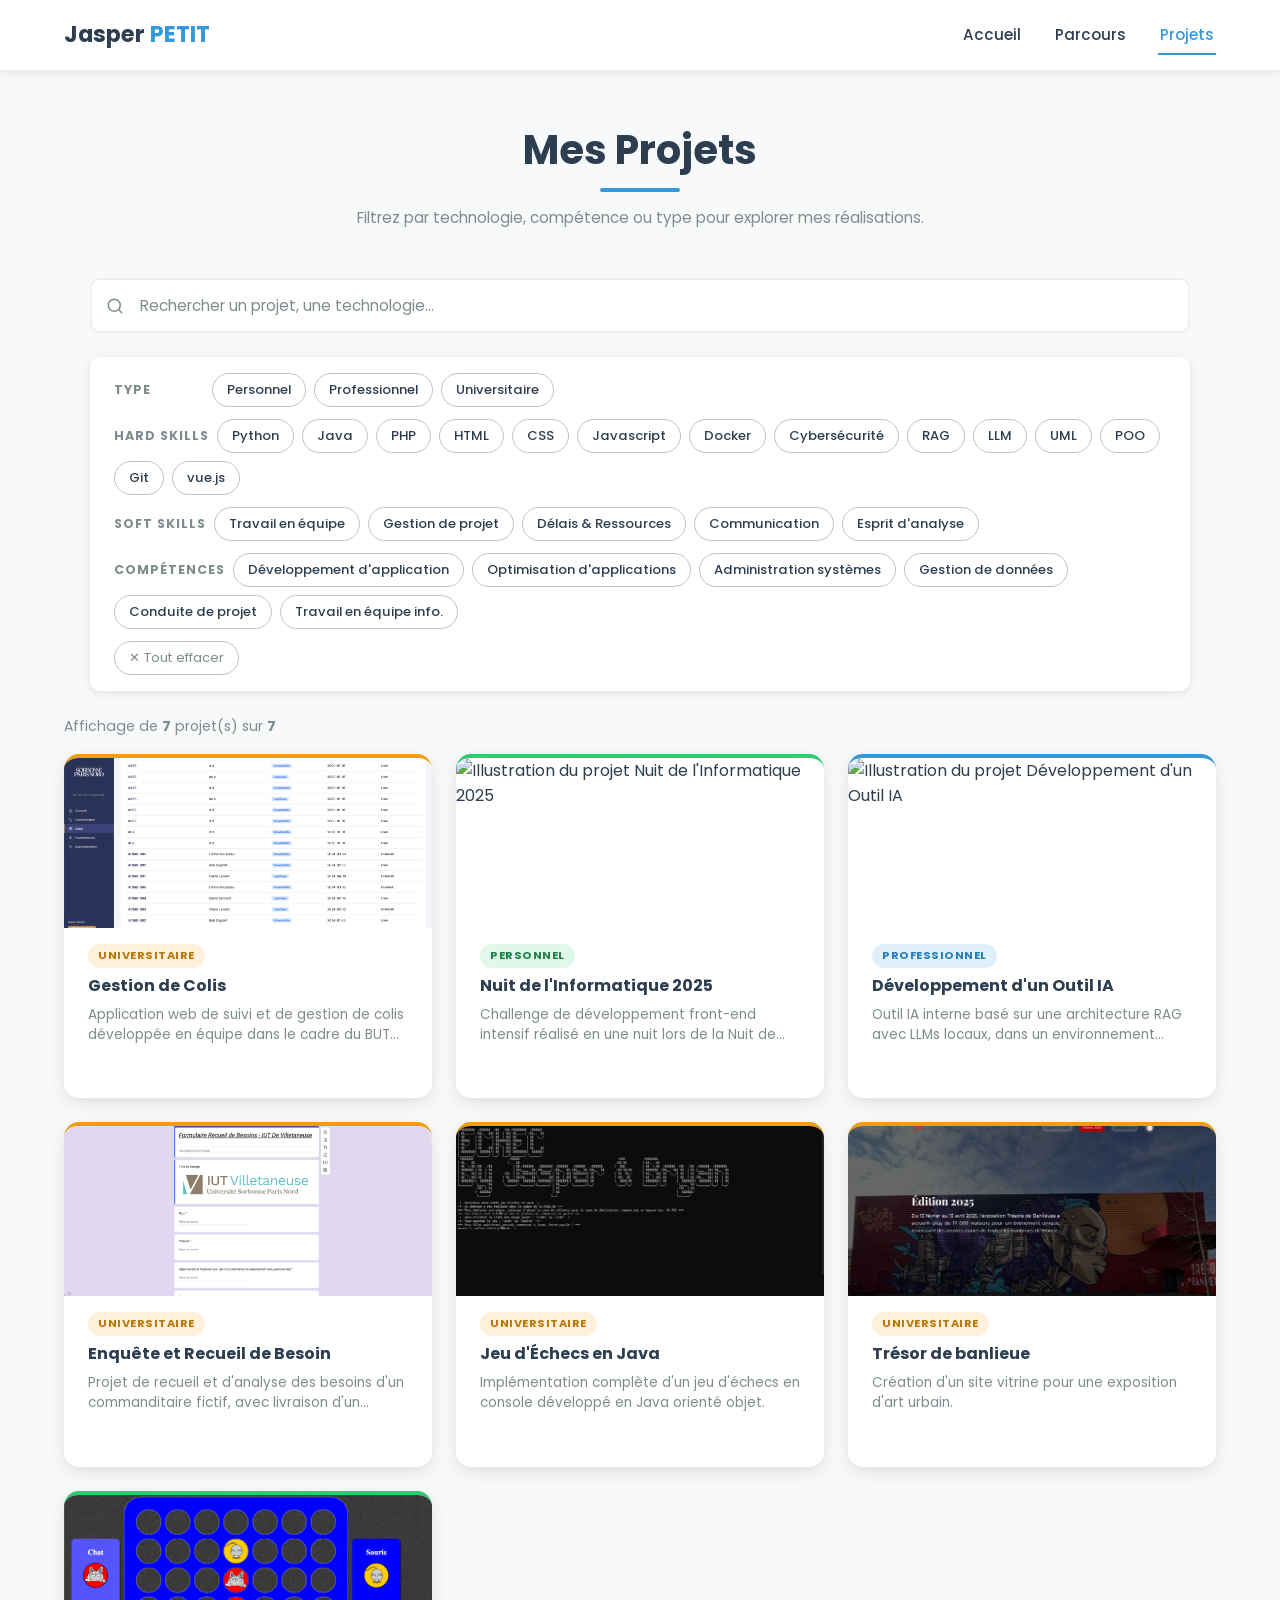
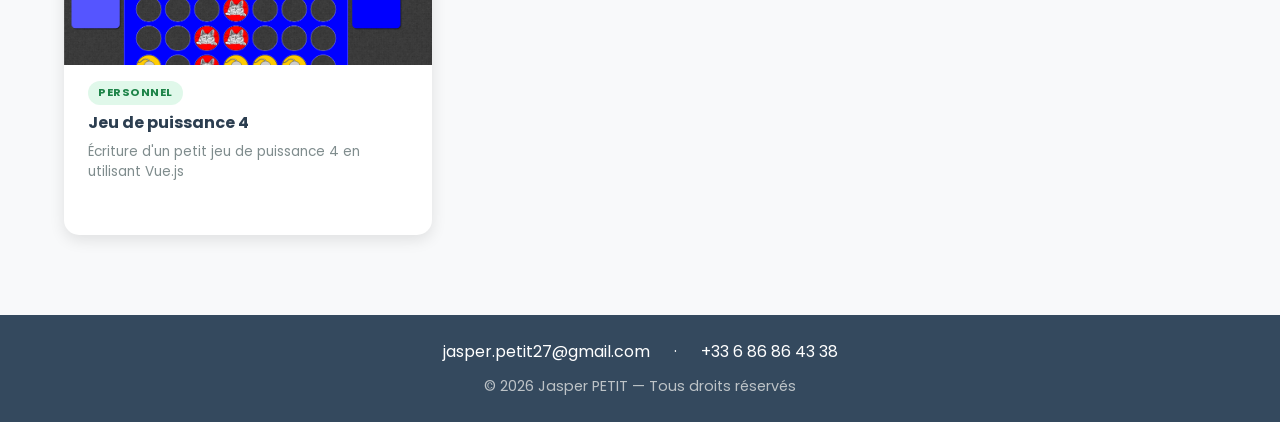
==== commit a819733e: "Add files via upload" ====
--- a/projets.html
+++ b/projets.html
@@ -87,6 +87,9 @@
               <button class="filter-btn" data-filter-group="hard" data-filter-value="LLM">LLM</button>
               <button class="filter-btn" data-filter-group="hard" data-filter-value="UML">UML</button>
               <button class="filter-btn" data-filter-group="hard" data-filter-value="POO">POO</button>
+              <button class="filter-btn" data-filter-group="hard" data-filter-value="Git">Git</button>
+              <button class="filter-btn" data-filter-group="hard" data-filter-value="vue.js">vue.js</button>
+
             </div>
 
             <div class="filters-group">
@@ -133,7 +136,7 @@
         </div>
 
         <p class="results-count" id="resultsCount" aria-live="polite">
-          Affichage de <strong id="countVisible">5</strong> projet(s) sur <strong>5</strong>
+          Affichage de <strong id="countVisible">7</strong> projet(s) sur <strong>7</strong>
         </p>
 
         <div class="projects-grid" id="projectsGrid" role="list" aria-label="Liste des projets">
